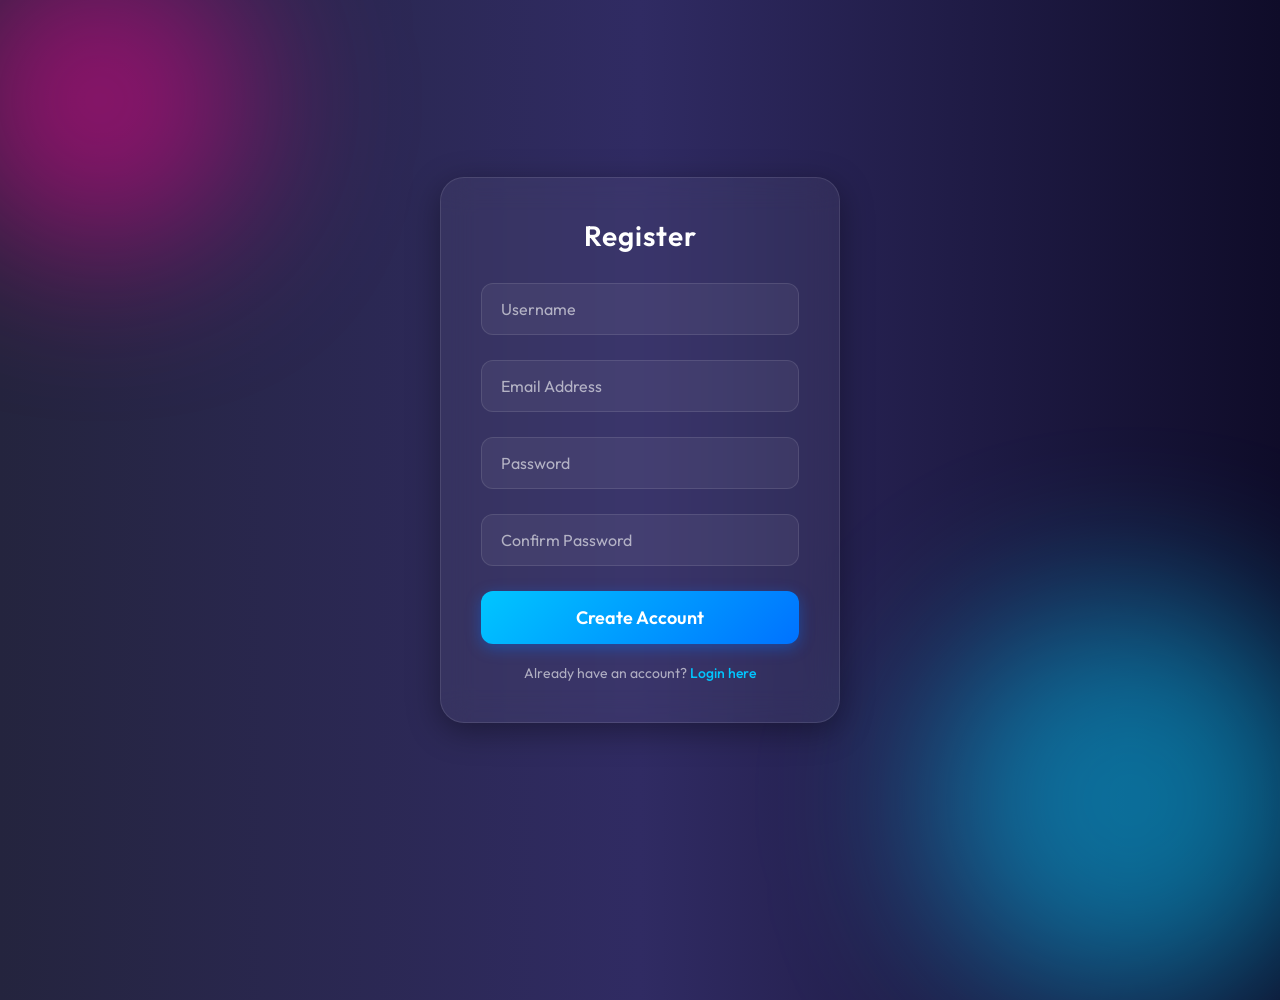
==== index.html @ 9d1030cc "Registration Feature Done" ====
<!DOCTYPE html>
<html lang="en">
<head>
    <meta charset="UTF-8">
    <meta name="viewport" content="width=device-width, initial-scale=1.0">
    <title>Create an Account</title>
    <meta name="description" content="Register for a new account">
    <link rel="stylesheet" href="style.css">
</head>
<body>
    <div class="orb orb-1"></div>
    <div class="orb orb-2"></div>

    <div class="container">
        <h2>Register</h2>
        <form id="registrationForm" novalidate>
            <div class="input-group">
                <input type="text" id="username" required autocomplete="off" placeholder=" ">
                <label for="username">Username</label>
                <div class="error-message">Username must be at least 3 characters</div>
            </div>
            
            <div class="input-group">
                <input type="email" id="email" required autocomplete="off" placeholder=" ">
                <label for="email">Email Address</label>
                <div class="error-message">Please enter a valid email address</div>
            </div>
            
            <div class="input-group">
                <input type="password" id="password" required autocomplete="off" placeholder=" ">
                <label for="password">Password</label>
                <div class="error-message">Password must be at least 8 characters</div>
            </div>
            
            <div class="input-group">
                <input type="password" id="confirmPassword" required autocomplete="off" placeholder=" ">
                <label for="confirmPassword">Confirm Password</label>
                <div class="error-message">Passwords do not match</div>
            </div>
            
            <button type="submit" class="submit-btn" id="submitBtn">Create Account</button>
            
            <div class="login-link">
                Already have an account? <a href="#">Login here</a>
            </div>
        </form>
    </div>

    <script src="script.js"></script>
</body>
</html>
---- style.css ----
@import url('https://fonts.googleapis.com/css2?family=Outfit:wght@300;400;500;600;700&display=swap');

* {
    margin: 0;
    padding: 0;
    box-sizing: border-box;
    font-family: 'Outfit', sans-serif;
}

body {
    min-height: 100vh;
    display: flex;
    justify-content: center;
    align-items: center;
    background: #0f0c29;
    background: linear-gradient(to right, #24243e, #302b63, #0f0c29);
    overflow: hidden;
    position: relative;
}

/* Background Animated Orbs */
.orb {
    position: absolute;
    border-radius: 50%;
    filter: blur(80px);
    z-index: 0;
    animation: float 10s infinite ease-in-out alternate;
}

.orb-1 {
    width: 300px;
    height: 300px;
    background: rgba(255, 0, 150, 0.5);
    top: -50px;
    left: -50px;
}

.orb-2 {
    width: 400px;
    height: 400px;
    background: rgba(0, 204, 255, 0.5);
    bottom: -100px;
    right: -50px;
    animation-delay: -5s;
}

@keyframes float {
    0% { transform: translate(0, 0) scale(1); }
    100% { transform: translate(30px, 30px) scale(1.1); }
}

.container {
    position: relative;
    z-index: 1;
    width: 100%;
    max-width: 400px;
    padding: 40px;
    background: rgba(255, 255, 255, 0.05);
    border-radius: 24px;
    box-shadow: 0 8px 32px 0 rgba(0, 0, 0, 0.37);
    backdrop-filter: blur(16px);
    -webkit-backdrop-filter: blur(16px);
    border: 1px solid rgba(255, 255, 255, 0.1);
}

h2 {
    color: #fff;
    text-align: center;
    margin-bottom: 30px;
    font-size: 28px;
    font-weight: 600;
    letter-spacing: 1px;
}

.input-group {
    position: relative;
    margin-bottom: 25px;
}

.input-group input {
    width: 100%;
    padding: 15px 20px;
    background: rgba(255, 255, 255, 0.05);
    border: 1px solid rgba(255, 255, 255, 0.1);
    border-radius: 12px;
    outline: none;
    color: #fff;
    font-size: 16px;
    transition: all 0.3s ease;
}

.input-group input:focus {
    border-color: rgba(255, 255, 255, 0.5);
    background: rgba(255, 255, 255, 0.1);
    box-shadow: 0 0 10px rgba(255, 255, 255, 0.1);
}

.input-group label {
    position: absolute;
    top: 50%;
    left: 20px;
    transform: translateY(-50%);
    color: rgba(255, 255, 255, 0.6);
    font-size: 16px;
    pointer-events: none;
    transition: all 0.3s ease;
}

.input-group input:focus ~ label,
.input-group input:not(:placeholder-shown) ~ label {
    top: 0;
    left: 15px;
    font-size: 12px;
    padding: 0 5px;
    background: #252445;
    border-radius: 4px;
    color: #fff;
}

.submit-btn {
    width: 100%;
    padding: 15px;
    border: none;
    border-radius: 12px;
    background: linear-gradient(135deg, #00c6ff, #0072ff);
    color: #fff;
    font-size: 18px;
    font-weight: 600;
    cursor: pointer;
    transition: all 0.3s ease;
    box-shadow: 0 4px 15px rgba(0, 114, 255, 0.4);
}

.submit-btn:hover {
    transform: translateY(-2px);
    box-shadow: 0 6px 20px rgba(0, 114, 255, 0.6);
}

.submit-btn:active {
    transform: translateY(0);
}

.login-link {
    text-align: center;
    margin-top: 20px;
    color: rgba(255, 255, 255, 0.6);
    font-size: 14px;
}

.login-link a {
    color: #00c6ff;
    text-decoration: none;
    font-weight: 500;
    transition: color 0.3s ease;
}

.login-link a:hover {
    color: #fff;
}

.error-message {
    color: #ff4d4d;
    font-size: 12px;
    margin-top: 5px;
    display: none;
    padding-left: 10px;
}

.input-group.error input {
    border-color: #ff4d4d;
}

.input-group.error .error-message {
    display: block;
}
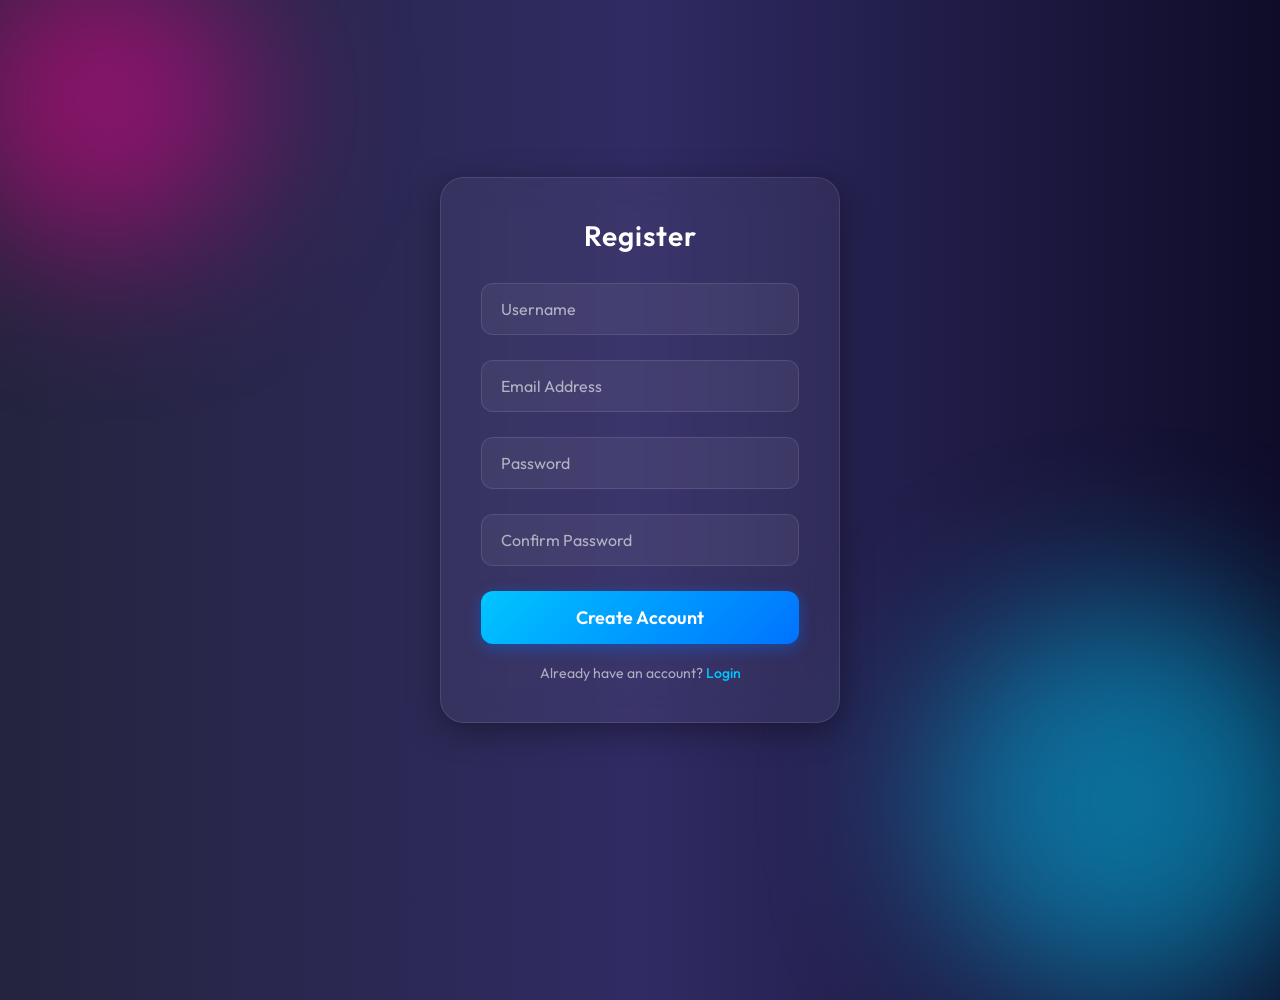
==== commit 015899ad: "Linked" ====
--- a/index.html
+++ b/index.html
@@ -41,7 +41,7 @@
             <button type="submit" class="submit-btn" id="submitBtn">Create Account</button>
             
             <div class="login-link">
-                Already have an account? <a href="#">Login here</a>
+                <p>Already have an account? <a href="login.html">Login</a></p>
             </div>
         </form>
     </div>
